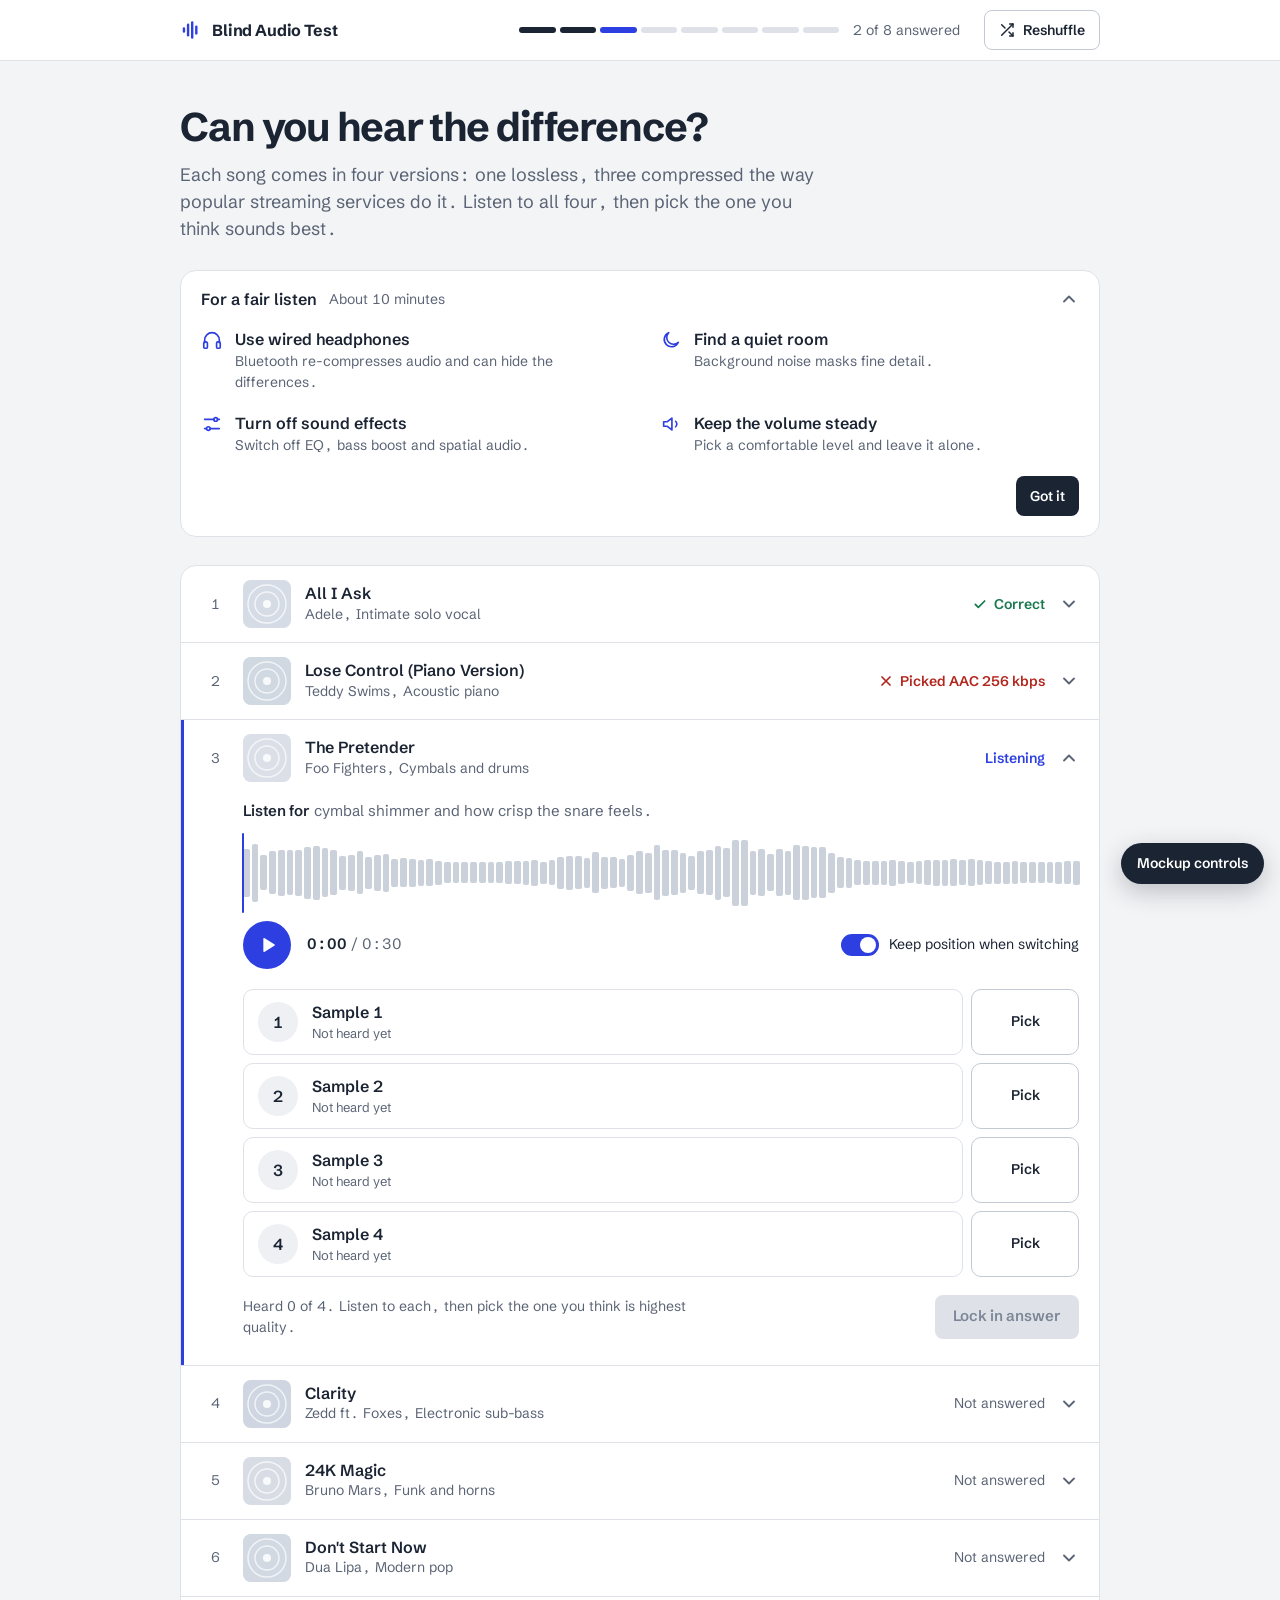
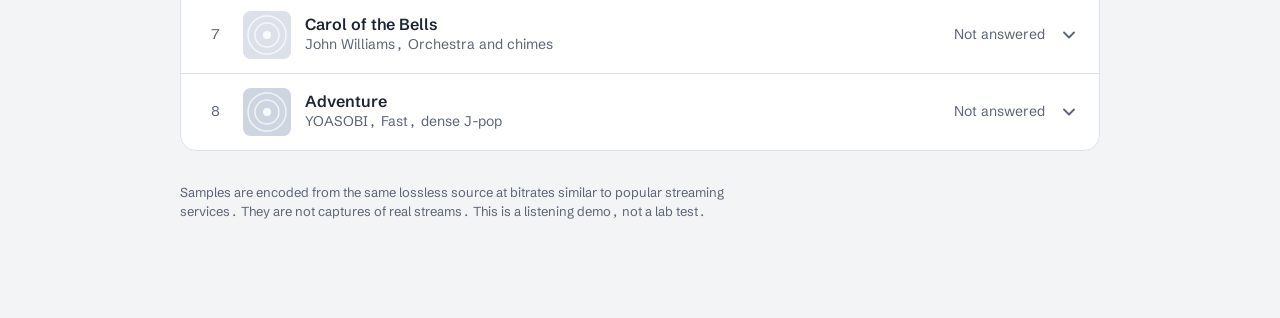
==== blind-audio-test-mockup.html @ b669d801 "feat: upgrade UI to modern accordion mockup with waveform scrubber, synchronized seek, and robust er" ====
<!doctype html>
<html lang="en">
<head>
<meta charset="utf-8">
<meta name="viewport" content="width=device-width, initial-scale=1">
<title>Blind Audio Test (UI mockup)</title>
<link rel="preconnect" href="https://fonts.googleapis.com">
<link rel="preconnect" href="https://fonts.gstatic.com" crossorigin>
<link href="https://fonts.googleapis.com/css2?family=Schibsted+Grotesk:wght@400;500;600;700&display=swap" rel="stylesheet">
<style>
  :root {
    color-scheme: light;
    --bg: #F3F4F6;
    --surface: #FFFFFF;
    --ink: #1B2433;
    --ink-hover: #2B3649;
    --muted: #5A6475;
    --line: #DEE2E8;
    --line-strong: #C3C9D3;
    --soft: #EEF0F3;
    --accent: #2D3FE0;
    --accent-strong: #2231B8;
    --accent-soft: #E9ECFD;
    --good: #17794D;
    --good-soft: #E7F4EC;
    --good-ink: #0F5A38;
    --bad: #B3261E;
    --bad-soft: #FCEBE9;
    --bad-ink: #8C1D18;
    --font: "Schibsted Grotesk", system-ui, -apple-system, "Segoe UI", Roboto, "Helvetica Neue", Arial, sans-serif;
    --r-panel: 16px;
    --r-row: 10px;
    --r-ctl: 8px;
  }

  * { box-sizing: border-box; margin: 0; padding: 0; }
  html { -webkit-text-size-adjust: 100%; }
  body {
    font-family: var(--font);
    background: var(--bg);
    color: var(--ink);
    font-size: 16px;
    line-height: 1.5;
    font-variant-numeric: tabular-nums;
    -webkit-font-smoothing: antialiased;
    padding-bottom: 96px;
  }
  button { font: inherit; color: inherit; background: none; border: 0; cursor: pointer; }
  button:disabled { cursor: not-allowed; }
  ul, ol { list-style: none; }
  :focus-visible { outline: 2px solid var(--accent); outline-offset: 2px; }
  .sr-only { position: absolute; width: 1px; height: 1px; overflow: hidden; clip: rect(0 0 0 0); white-space: nowrap; }
  svg { display: block; }

  /* ---------- Top bar ---------- */
  .bar { position: sticky; top: 0; z-index: 20; background: rgba(255,255,255,.94); backdrop-filter: blur(8px); border-bottom: 1px solid var(--line); }
  .bar-in { max-width: 960px; margin: 0 auto; padding: 0 20px; height: 60px; display: flex; align-items: center; gap: 24px; }
  .brand { display: flex; align-items: center; gap: 10px; font-weight: 700; letter-spacing: -.01em; white-space: nowrap; }
  .brand svg { color: var(--accent); }
  .progress { flex: 1; display: flex; align-items: center; gap: 14px; min-width: 0; justify-content: flex-end; }
  .segs { display: grid; grid-template-columns: repeat(8, 1fr); gap: 4px; flex: 1; max-width: 320px; }
  .seg { height: 6px; border-radius: 3px; background: var(--line); }
  .seg.done { background: var(--ink); }
  .seg.current { background: var(--accent); }
  .progress-text { font-size: 14px; color: var(--muted); white-space: nowrap; }

  /* ---------- Buttons ---------- */
  .btn { display: inline-flex; align-items: center; justify-content: center; gap: 8px; min-height: 44px; padding: 0 18px; border-radius: var(--r-ctl); font-weight: 600; font-size: 15px; transition: background .15s, border-color .15s; }
  .btn-primary { background: var(--ink); color: #fff; }
  .btn-primary:hover:not(:disabled) { background: var(--ink-hover); }
  .btn-primary:disabled { background: var(--line); color: #7C8696; }
  .btn-quiet { border: 1px solid var(--line-strong); background: var(--surface); }
  .btn-quiet:hover { background: var(--soft); }
  .btn-sm { min-height: 40px; padding: 0 14px; font-size: 14px; }

  /* ---------- Page ---------- */
  .page { max-width: 960px; margin: 0 auto; padding: 44px 20px 0; }
  h1 { font-size: clamp(28px, 4.2vw, 40px); line-height: 1.1; letter-spacing: -.028em; font-weight: 700; }
  .lede { margin-top: 12px; font-size: 18px; color: var(--muted); max-width: 58ch; }

  .touch-note { display: none; margin-top: 24px; gap: 12px; padding: 14px 16px; border-radius: var(--r-row); background: var(--accent-soft); color: #1C2896; font-size: 14px; }
  .touch-note svg { flex: none; margin-top: 2px; }
  .touch-note.show { display: flex; }
  @media (pointer: coarse) { .touch-note { display: flex; } }

  .tips { margin-top: 28px; border: 1px solid var(--line); border-radius: var(--r-panel); background: var(--surface); }
  .tips summary { list-style: none; display: flex; align-items: center; gap: 12px; padding: 16px 20px; cursor: pointer; font-weight: 600; border-radius: var(--r-panel); }
  .tips summary::-webkit-details-marker { display: none; }
  .tips summary .hint-time { font-weight: 400; color: var(--muted); font-size: 14px; }
  .tips summary .chev { margin-left: auto; color: var(--muted); transition: transform .2s; }
  .tips[open] summary .chev { transform: rotate(180deg); }
  .tips-body { padding: 0 20px 20px; }
  .tips-grid { display: grid; grid-template-columns: repeat(2, minmax(0, 1fr)); gap: 18px 40px; }
  .tip { display: flex; gap: 12px; }
  .tip svg { flex: none; color: var(--accent); margin-top: 2px; }
  .tip b { display: block; font-weight: 600; }
  .tip span { color: var(--muted); font-size: 14px; display: block; }
  .tips-foot { margin-top: 20px; display: flex; justify-content: flex-end; }

  /* ---------- Question list ---------- */
  .panel { margin-top: 28px; background: var(--surface); border: 1px solid var(--line); border-radius: var(--r-panel); overflow: hidden; }
  .q { border-top: 1px solid var(--line); scroll-margin-top: 76px; }
  .q:first-child { border-top: 0; }
  .q.open { box-shadow: inset 3px 0 0 var(--accent); }
  .q-h { font: inherit; }
  .q-head { width: 100%; display: grid; grid-template-columns: 28px 48px minmax(0, 1fr) auto 20px; align-items: center; column-gap: 14px; padding: 14px 20px; text-align: left; min-height: 76px; }
  .q-head:hover { background: #FAFBFC; }
  .q-num { color: var(--muted); font-size: 14px; text-align: center; }
  .thumb { width: 48px; height: 48px; border-radius: 8px; overflow: hidden; background: var(--soft); }
  .thumb svg { width: 100%; height: 100%; }
  .q-main { display: flex; flex-direction: column; min-width: 0; }
  .q-title { font-weight: 600; line-height: 1.3; overflow: hidden; text-overflow: ellipsis; white-space: nowrap; }
  .q-sub { font-size: 14px; color: var(--muted); overflow: hidden; text-overflow: ellipsis; white-space: nowrap; }
  .q-status { display: inline-flex; align-items: center; gap: 6px; font-size: 14px; color: var(--muted); white-space: nowrap; }
  .q-status svg { width: 16px; height: 16px; }
  .q-status.ok { color: var(--good); font-weight: 600; }
  .q-status.no { color: var(--bad); font-weight: 600; }
  .q-status.now { color: var(--accent); font-weight: 600; }
  .q-head .chev { color: var(--muted); transition: transform .2s; }
  .q.open .q-head .chev { transform: rotate(180deg); }

  .q-body { padding: 4px 20px 26px 62px; }
  .hint { color: var(--muted); font-size: 15px; margin-bottom: 14px; }
  .hint b { color: var(--ink); font-weight: 600; margin-right: 4px; }

  /* Waveform */
  .wave { position: relative; height: 72px; cursor: pointer; touch-action: none; border-radius: 8px; user-select: none; }
  .wave-layer { position: absolute; inset: 0; display: flex; align-items: center; gap: 2px; pointer-events: none; }
  .wave-layer i { flex: 1; min-width: 1px; background: #CBD1DB; border-radius: 2px; }
  .wave-layer.played i { background: var(--accent); }
  .wave-layer.played { clip-path: inset(0 calc(100% - var(--p, 0%)) 0 0); }
  .playhead { position: absolute; top: -4px; bottom: -4px; left: var(--p, 0%); width: 2px; margin-left: -1px; background: var(--accent); border-radius: 1px; pointer-events: none; }

  .transport { display: flex; align-items: center; flex-wrap: wrap; gap: 8px 16px; margin: 12px 0 20px; }
  .play { width: 48px; height: 48px; border-radius: 50%; background: var(--accent); color: #fff; display: grid; place-items: center; transition: background .15s; }
  .play:hover { background: var(--accent-strong); }
  .time { font-size: 15px; color: var(--muted); min-width: 84px; }
  .time b { color: var(--ink); font-weight: 600; }
  .sync { margin-left: auto; display: inline-flex; align-items: center; gap: 10px; min-height: 44px; font-size: 14px; cursor: pointer; }
  .sync input { position: absolute; opacity: 0; width: 1px; height: 1px; }
  .sync .track { position: relative; width: 38px; height: 22px; border-radius: 11px; background: #B7BECA; transition: background .2s; flex: none; }
  .sync .track::after { content: ""; position: absolute; top: 3px; left: 3px; width: 16px; height: 16px; border-radius: 50%; background: #fff; transition: transform .2s; }
  .sync input:checked + .track { background: var(--accent); }
  .sync input:checked + .track::after { transform: translateX(16px); }
  .sync input:focus-visible + .track { outline: 2px solid var(--accent); outline-offset: 2px; }

  /* Sample rows */
  .samples { display: grid; gap: 8px; }
  .s { display: grid; grid-template-columns: minmax(0, 1fr) auto; gap: 8px; }
  .s-main { display: grid; grid-template-columns: 40px minmax(0, 1fr); column-gap: 14px; align-items: center; text-align: left; padding: 10px 14px; min-height: 60px; border: 1px solid var(--line); border-radius: var(--r-row); background: var(--surface); transition: border-color .15s, background .15s; }
  button.s-main:hover { border-color: var(--line-strong); }
  .s.active .s-main { border-color: var(--accent); background: var(--accent-soft); }
  .badge-n { grid-row: span 2; width: 40px; height: 40px; border-radius: 50%; background: var(--soft); display: grid; place-items: center; font-weight: 600; }
  .s.active .badge-n { background: var(--accent); color: #fff; }
  .s-top, .s-state, .rate { grid-column: 2; }
  .s-top { display: flex; flex-wrap: wrap; align-items: baseline; gap: 2px 10px; min-width: 0; }
  .s-label { font-weight: 600; }
  .s-codec { font-size: 14px; color: var(--muted); }
  .s-codec b { color: var(--ink); font-weight: 600; margin-right: 6px; white-space: nowrap; }
  .s-state { font-size: 13px; color: var(--muted); display: flex; align-items: center; gap: 10px; min-height: 20px; }
  .s-state.now { color: var(--accent); font-weight: 600; }
  .s-state.err { color: var(--bad); }
  .s-state .link { color: var(--accent); font-weight: 600; text-decoration: underline; text-underline-offset: 2px; min-height: 24px; }
  .loadbar { flex: 1; max-width: 160px; height: 4px; border-radius: 2px; background: var(--line); overflow: hidden; }
  .loadbar i { display: block; height: 100%; background: var(--accent); width: 0; }
  .rate { display: flex; align-items: center; gap: 10px; font-size: 13px; color: var(--muted); }
  .rate .bar-r { width: 140px; max-width: 40vw; height: 4px; border-radius: 2px; background: var(--line); overflow: hidden; }
  .rate .bar-r i { display: block; height: 100%; background: var(--ink); }
  .s.unavailable .s-main { background: var(--soft); }
  .s.unavailable .badge-n { background: #fff; color: var(--muted); }

  .pick { width: 108px; min-height: 60px; padding: 0 12px; border: 1px solid var(--line-strong); border-radius: var(--r-row); background: var(--surface); font-weight: 600; font-size: 14px; display: inline-flex; align-items: center; justify-content: center; gap: 8px; transition: background .15s, border-color .15s, color .15s; }
  .pick:hover:not(:disabled) { border-color: var(--ink); }
  .pick[aria-pressed="true"] { background: var(--ink); border-color: var(--ink); color: #fff; }
  .pick:disabled { color: #8A93A3; background: var(--soft); border-color: var(--line); }
  .pick svg { width: 16px; height: 16px; }

  .s.reveal { grid-template-columns: minmax(0, 1fr); }
  .s.reveal .s-main { grid-template-columns: 40px minmax(0, 1fr) auto; }
  .mark { grid-column: 3; grid-row: 1 / span 2; min-width: 72px; display: flex; flex-direction: column; align-items: center; justify-content: center; gap: 2px; font-size: 13px; font-weight: 600; }
  .mark svg { width: 22px; height: 22px; }
  .mark.ok { color: var(--good); }
  .mark.no { color: var(--bad); }

  .s.reveal.is-flac .s-main { border-color: var(--good); background: var(--good-soft); }
  .s.reveal.is-flac .badge-n { background: var(--good); color: #fff; }
  .s.reveal.is-wrong .s-main { border-color: var(--bad); background: var(--bad-soft); }
  .s.reveal.is-wrong .badge-n { background: var(--bad); color: #fff; }
  .s.reveal.active:not(.is-flac):not(.is-wrong) .s-main { border-color: var(--accent); background: var(--accent-soft); }

  /* Equalizer */
  .eq { display: inline-flex; align-items: flex-end; gap: 2px; height: 14px; }
  .eq i { width: 3px; background: currentColor; border-radius: 1px; height: 40%; animation: eq 0.9s ease-in-out infinite; }
  .eq i:nth-child(2) { animation-delay: -.3s; }
  .eq i:nth-child(3) { animation-delay: -.6s; }
  @keyframes eq { 0%, 100% { height: 30%; } 50% { height: 100%; } }

  .foot { margin-top: 18px; display: flex; align-items: center; justify-content: space-between; flex-wrap: wrap; gap: 12px 16px; }
  .foot-msg { font-size: 14px; color: var(--muted); max-width: 52ch; }
  .outcome { margin-top: 18px; display: flex; align-items: flex-start; gap: 12px; padding: 14px 16px; border-radius: var(--r-row); font-size: 15px; }
  .outcome svg { flex: none; width: 22px; height: 22px; margin-top: 1px; }
  .outcome.ok { background: var(--good-soft); color: var(--good-ink); }
  .outcome.no { background: var(--bad-soft); color: var(--bad-ink); }
  .outcome-row { margin-top: 14px; display: flex; justify-content: flex-end; }

  /* ---------- Results ---------- */
  .results { margin-top: 28px; background: var(--surface); border: 1px solid var(--line); border-radius: var(--r-panel); padding: 32px; scroll-margin-top: 76px; }
  .results[hidden] { display: none; }
  h2 { font-size: clamp(22px, 3.2vw, 30px); line-height: 1.15; letter-spacing: -.022em; font-weight: 700; }
  h3 { font-size: 16px; font-weight: 600; }
  .r-sub { margin-top: 6px; color: var(--muted); font-size: 17px; }
  .scale { display: grid; grid-template-columns: repeat(9, 1fr); gap: 6px; margin: 26px 0 12px; }
  .cell { height: 46px; border-radius: 8px; background: var(--soft); display: grid; place-items: center; font-weight: 600; color: var(--muted); }
  .cell.upto { background: var(--accent-soft); color: var(--accent); }
  .cell.you { background: var(--accent); color: #fff; }
  .cell.chance { outline: 2px dashed #7C8696; outline-offset: 2px; }
  .legend { display: flex; flex-wrap: wrap; gap: 8px 24px; font-size: 14px; color: var(--muted); }
  .legend li { display: flex; align-items: center; gap: 8px; }
  .lg { width: 14px; height: 14px; border-radius: 4px; display: inline-block; }
  .lg.you { background: var(--accent); }
  .lg.chance { outline: 2px dashed #7C8696; outline-offset: -1px; background: var(--soft); }
  .verdict { margin-top: 24px; padding: 16px 18px; border-radius: var(--r-row); background: var(--soft); max-width: 68ch; }
  .verdict b { font-weight: 700; }
  .r-grid { margin-top: 32px; display: grid; grid-template-columns: repeat(2, minmax(0, 1fr)); gap: 32px 48px; }
  .songs, .tally { margin-top: 12px; display: grid; gap: 4px; }
  .songs li { display: grid; grid-template-columns: 26px minmax(0, 1fr); gap: 10px; align-items: center; padding: 8px 0; border-top: 1px solid var(--line); }
  .songs li:first-child { border-top: 0; }
  .mk { width: 22px; height: 22px; border-radius: 50%; display: grid; place-items: center; color: #fff; }
  .mk svg { width: 13px; height: 13px; }
  .mk.ok { background: var(--good); }
  .mk.no { background: var(--bad); }
  .songs b { display: block; font-weight: 600; line-height: 1.3; overflow: hidden; text-overflow: ellipsis; white-space: nowrap; }
  .songs span.sub { display: block; font-size: 13px; color: var(--muted); }
  .tally li { padding: 8px 0; border-top: 1px solid var(--line); }
  .tally li:first-child { border-top: 0; }
  .t-top { display: flex; justify-content: space-between; align-items: baseline; gap: 12px; }
  .t-top b { font-weight: 600; }
  .t-top span { color: var(--muted); font-size: 14px; }
  .t-bar { margin-top: 6px; height: 6px; border-radius: 3px; background: var(--soft); overflow: hidden; }
  .t-bar i { display: block; height: 100%; background: #9AA3B2; border-radius: 3px; }
  .t-bar i.lossless { background: var(--ink); }
  .fine { margin-top: 28px; font-size: 14px; color: var(--muted); max-width: 70ch; }
  .r-actions { margin-top: 24px; display: flex; flex-wrap: wrap; gap: 12px; }

  footer.site { max-width: 960px; margin: 32px auto 0; padding: 0 20px; font-size: 13px; color: var(--muted); }
  footer.site p { max-width: 72ch; }

  /* ---------- Dialog ---------- */
  dialog { border: 0; border-radius: var(--r-panel); padding: 24px; width: calc(100% - 32px); max-width: 420px; color: var(--ink); background: var(--surface); box-shadow: 0 24px 64px rgba(27,36,51,.28); }
  dialog::backdrop { background: rgba(27,36,51,.45); }
  dialog h2 { font-size: 20px; }
  dialog p { margin-top: 8px; color: var(--muted); font-size: 15px; }
  .dlg-actions { margin-top: 22px; display: flex; justify-content: flex-end; gap: 10px; }

  /* ---------- Mockup-only controls ---------- */
  .mock { position: fixed; right: 16px; bottom: 16px; z-index: 40; font-size: 14px; }
  .mock summary { list-style: none; cursor: pointer; background: var(--ink); color: #fff; padding: 10px 16px; border-radius: 999px; font-weight: 600; box-shadow: 0 8px 24px rgba(27,36,51,.25); }
  .mock summary::-webkit-details-marker { display: none; }
  .mock[open] summary { border-bottom-left-radius: 0; border-bottom-right-radius: 0; border-radius: 12px 12px 0 0; box-shadow: none; }
  .mock-body { background: var(--ink); border-radius: 12px 0 12px 12px; padding: 6px 10px 12px; display: grid; gap: 6px; width: 230px; box-shadow: 0 8px 24px rgba(27,36,51,.25); }
  .mock-body p { color: #AEB6C4; font-size: 12px; padding: 4px 4px 2px; }
  .mock-body button { text-align: left; color: #fff; padding: 9px 10px; border-radius: 6px; background: rgba(255,255,255,.08); }
  .mock-body button:hover { background: rgba(255,255,255,.16); }
  .mock :focus-visible { outline-color: #fff; }

  /* ---------- Responsive ---------- */
  @media (max-width: 720px) {
    .r-grid { grid-template-columns: 1fr; }
    .tips-grid { grid-template-columns: 1fr; }
    .results { padding: 24px 18px; }
  }
  @media (max-width: 640px) {
    .bar-in { gap: 12px; padding: 0 16px; }
    .brand span { display: none; }
    .progress-text .full { display: none; }
    .btn .lbl { display: none; }
    #reshuffle { padding: 0; width: 44px; }
    .page { padding: 28px 16px 0; }
    .lede { font-size: 16px; }
    .q-head { grid-template-columns: 48px minmax(0, 1fr) 20px; grid-template-areas: "thumb main chev" "thumb status chev"; padding: 12px 16px; min-height: 72px; }
    .q-num { display: none; }
    .thumb { grid-area: thumb; }
    .q-main { grid-area: main; }
    .q-status { grid-area: status; }
    .q-head .chev { grid-area: chev; }
    .q-body { padding: 4px 16px 22px; }
    .sync { margin-left: 0; width: 100%; }
    .pick { width: 92px; }
    .mark { min-width: 60px; }
    .s-main { padding: 10px 12px; column-gap: 12px; }
    .rate .bar-r { width: 90px; }
    .s-top { flex-direction: column; align-items: flex-start; gap: 0; }
    .s-codec b { display: block; margin-right: 0; }
    .scale { gap: 4px; }
    .cell { height: 40px; }
    .mock { right: 10px; bottom: 10px; }
  }
  @media (prefers-reduced-motion: reduce) {
    * { transition: none !important; animation: none !important; }
    .eq i { height: 70%; }
  }
</style>
</head>
<body>

<header class="bar">
  <div class="bar-in">
    <div class="brand">
      <svg width="22" height="22" viewBox="0 0 24 24" fill="currentColor" aria-hidden="true"><rect x="3" y="9" width="2.6" height="6" rx="1.3"/><rect x="7.5" y="5" width="2.6" height="14" rx="1.3"/><rect x="12" y="2.5" width="2.6" height="19" rx="1.3"/><rect x="16.5" y="7" width="2.6" height="10" rx="1.3"/></svg>
      <span>Blind Audio Test</span>
    </div>
    <div class="progress" id="progress" role="progressbar" aria-label="Questions answered" aria-valuemin="0" aria-valuemax="8" aria-valuenow="0">
      <div class="segs" id="segs"></div>
      <span class="progress-text" id="progress-text"></span>
    </div>
    <button class="btn btn-quiet btn-sm" id="reshuffle" aria-label="Reshuffle songs">
      <svg width="16" height="16" viewBox="0 0 24 24" fill="none" stroke="currentColor" stroke-width="2.2" stroke-linecap="round" stroke-linejoin="round" aria-hidden="true"><polyline points="16 3 21 3 21 8"/><line x1="4" y1="20" x2="21" y2="3"/><polyline points="21 16 21 21 16 21"/><line x1="15" y1="15" x2="21" y2="21"/><line x1="4" y1="4" x2="9" y2="9"/></svg>
      <span class="lbl">Reshuffle</span>
    </button>
  </div>
</header>

<main class="page">
  <h1>Can you hear the difference?</h1>
  <p class="lede">Each song comes in four versions: one lossless, three compressed the way popular streaming services do it. Listen to all four, then pick the one you think sounds best.</p>

  <div class="touch-note" id="touch-note" role="note">
    <svg width="20" height="20" viewBox="0 0 24 24" fill="none" stroke="currentColor" stroke-width="2" stroke-linecap="round" stroke-linejoin="round" aria-hidden="true"><circle cx="12" cy="12" r="9"/><path d="M12 11v5M12 8h.01"/></svg>
    <span>On a phone? Speakers and Bluetooth earbuds can hide the differences. For a meaningful result, use a computer with wired headphones.</span>
  </div>

  <details class="tips" id="tips" open>
    <summary>
      For a fair listen <span class="hint-time">About 10 minutes</span>
      <svg class="chev" width="20" height="20" viewBox="0 0 24 24" fill="none" stroke="currentColor" stroke-width="2.2" stroke-linecap="round" stroke-linejoin="round" aria-hidden="true"><path d="M6 9l6 6 6-6"/></svg>
    </summary>
    <div class="tips-body">
      <div class="tips-grid">
        <div class="tip">
          <svg width="22" height="22" viewBox="0 0 24 24" fill="none" stroke="currentColor" stroke-width="1.8" stroke-linecap="round" stroke-linejoin="round" aria-hidden="true"><path d="M4 15v-3a8 8 0 0 1 16 0v3"/><rect x="3" y="14" width="4" height="7" rx="1.5"/><rect x="17" y="14" width="4" height="7" rx="1.5"/></svg>
          <div><b>Use wired headphones</b><span>Bluetooth re-compresses audio and can hide the differences.</span></div>
        </div>
        <div class="tip">
          <svg width="22" height="22" viewBox="0 0 24 24" fill="none" stroke="currentColor" stroke-width="1.8" stroke-linecap="round" stroke-linejoin="round" aria-hidden="true"><path d="M20 14.5A8 8 0 1 1 9.5 4a6.5 6.5 0 0 0 10.5 10.5Z"/></svg>
          <div><b>Find a quiet room</b><span>Background noise masks fine detail.</span></div>
        </div>
        <div class="tip">
          <svg width="22" height="22" viewBox="0 0 24 24" fill="none" stroke="currentColor" stroke-width="1.8" stroke-linecap="round" stroke-linejoin="round" aria-hidden="true"><path d="M4 7h10M18 7h2M4 17h2M10 17h10"/><circle cx="16" cy="7" r="2"/><circle cx="8" cy="17" r="2"/></svg>
          <div><b>Turn off sound effects</b><span>Switch off EQ, bass boost and spatial audio.</span></div>
        </div>
        <div class="tip">
          <svg width="22" height="22" viewBox="0 0 24 24" fill="none" stroke="currentColor" stroke-width="1.8" stroke-linecap="round" stroke-linejoin="round" aria-hidden="true"><path d="M4 9.5v5h4l5 4v-13l-5 4H4Z"/><path d="M17 9a4 4 0 0 1 0 6"/></svg>
          <div><b>Keep the volume steady</b><span>Pick a comfortable level and leave it alone.</span></div>
        </div>
      </div>
      <div class="tips-foot"><button class="btn btn-primary btn-sm" id="tips-ok">Got it</button></div>
    </div>
  </details>

  <h2 class="sr-only">Songs</h2>
  <ol class="panel" id="qlist"></ol>

  <section class="results" id="results" hidden aria-labelledby="r-title"></section>
</main>

<footer class="site">
  <p>Samples are encoded from the same lossless source at bitrates similar to popular streaming services. They are not captures of real streams. This is a listening demo, not a lab test.</p>
</footer>

<div class="sr-only" id="live" aria-live="polite"></div>

<dialog id="dlg" aria-labelledby="dlg-title">
  <h2 id="dlg-title">Reshuffle songs?</h2>
  <p id="dlg-text"></p>
  <div class="dlg-actions">
    <button class="btn btn-quiet" id="dlg-cancel">Keep my answers</button>
    <button class="btn btn-primary" id="dlg-ok">Reshuffle</button>
  </div>
</dialog>

<details class="mock">
  <summary>Mockup controls</summary>
  <div class="mock-body">
    <p>Audio is simulated here. Use these to preview states.</p>
    <button data-mock="loading">Preview loading state</button>
    <button data-mock="error">Preview error state</button>
    <button data-mock="results">Skip to results</button>
    <button data-mock="touch">Toggle phone notice</button>
    <button data-mock="reset">Reset mockup</button>
  </div>
</details>

<script>
  /* ---------- Data ---------- */
  const CODECS = {
    flac:    { name: 'FLAC',          service: 'Lossless',      kbps: 700, label: '~700 kbps' },
    aac256:  { name: 'AAC 256 kbps',  service: 'Apple Music',   kbps: 256, label: '256 kbps' },
    opus128: { name: 'Opus 128 kbps', service: 'YouTube Music', kbps: 128, label: '128 kbps' },
    mp3128:  { name: 'MP3 128 kbps',  service: 'Standard MP3',  kbps: 128, label: '128 kbps' }
  };
  const KEYS = ['flac', 'aac256', 'opus128', 'mp3128'];
  const SONGS = [
    { cat: 'Intimate solo vocal',   artist: 'Adele',         title: 'All I Ask',                 hint: 'breathy consonants and the room around the piano.' },
    { cat: 'Acoustic piano',        artist: 'Teddy Swims',   title: 'Lose Control (Piano Version)', hint: 'the hammer attack and how long each note rings.' },
    { cat: 'Cymbals and drums',     artist: 'Foo Fighters',  title: 'The Pretender',             hint: 'cymbal shimmer and how crisp the snare feels.' },
    { cat: 'Electronic sub-bass',   artist: 'Zedd ft. Foxes', title: 'Clarity',                  hint: 'the bass drop and how wide the synths feel.' },
    { cat: 'Funk and horns',        artist: 'Bruno Mars',    title: '24K Magic',                 hint: 'the snap of the slap bass and bright horn stabs.' },
    { cat: 'Modern pop',            artist: 'Dua Lipa',      title: "Don't Start Now",           hint: 'stacked vocals and tight handclaps.' },
    { cat: 'Orchestra and chimes',  artist: 'John Williams', title: 'Carol of the Bells',        hint: 'bell overtones fading out above the strings.' },
    { cat: 'Fast, dense J-pop',     artist: 'YOASOBI',       title: 'Adventure',                 hint: 'fast piano runs layered under stacked vocals.' }
  ];
  const TONES = ['#D6DCE6', '#D0D8E2', '#DADFE8', '#CFD6E1', '#D8DDE5', '#D2D9E3', '#DCE1E9', '#CED5E0'];

  const I = {
    play:   '<svg width="22" height="22" viewBox="0 0 24 24" fill="currentColor" aria-hidden="true"><path d="M8 5.5v13a1 1 0 0 0 1.5.86l10.5-6.5a1 1 0 0 0 0-1.72L9.5 4.64A1 1 0 0 0 8 5.5Z"/></svg>',
    pause:  '<svg width="22" height="22" viewBox="0 0 24 24" fill="currentColor" aria-hidden="true"><rect x="6" y="5" width="4" height="14" rx="1"/><rect x="14" y="5" width="4" height="14" rx="1"/></svg>',
    check:  '<svg viewBox="0 0 24 24" fill="none" stroke="currentColor" stroke-width="2.6" stroke-linecap="round" stroke-linejoin="round" aria-hidden="true"><path d="M5 12.5l4.5 4.5L19 7.5"/></svg>',
    cross:  '<svg viewBox="0 0 24 24" fill="none" stroke="currentColor" stroke-width="2.6" stroke-linecap="round" stroke-linejoin="round" aria-hidden="true"><path d="M6 6l12 12M18 6L6 18"/></svg>',
    checkC: '<svg viewBox="0 0 24 24" fill="none" stroke="currentColor" stroke-width="2" stroke-linecap="round" stroke-linejoin="round" aria-hidden="true"><circle cx="12" cy="12" r="9.5"/><path d="M7.5 12.5l3 3 6-6.5"/></svg>',
    crossC: '<svg viewBox="0 0 24 24" fill="none" stroke="currentColor" stroke-width="2" stroke-linecap="round" stroke-linejoin="round" aria-hidden="true"><circle cx="12" cy="12" r="9.5"/><path d="M9 9l6 6M15 9l-6 6"/></svg>',
    chev:   '<svg width="20" height="20" viewBox="0 0 24 24" fill="none" stroke="currentColor" stroke-width="2.2" stroke-linecap="round" stroke-linejoin="round" aria-hidden="true"><path d="M6 9l6 6 6-6"/></svg>'
  };

  /* ---------- Helpers ---------- */
  const $ = (s, r = document) => r.querySelector(s);
  const esc = s => String(s).replace(/[&<>"]/g, c => ({ '&': '&amp;', '<': '&lt;', '>': '&gt;', '"': '&quot;' }[c]));
  const fmt = t => Math.floor(t / 60) + ':' + String(Math.floor(t % 60)).padStart(2, '0');
  const smooth = () => matchMedia('(prefers-reduced-motion: reduce)').matches ? 'auto' : 'smooth';
  const announce = m => { $('#live').textContent = ''; setTimeout(() => $('#live').textContent = m, 30); };

  function shuffle(a) { const r = [...a]; for (let i = r.length - 1; i > 0; i--) { const j = Math.floor(Math.random() * (i + 1)); [r[i], r[j]] = [r[j], r[i]]; } return r; }
  function rng(seed) { return function () { seed |= 0; seed = seed + 0x6D2B79F5 | 0; let t = Math.imul(seed ^ seed >>> 15, 1 | seed); t = t + Math.imul(t ^ t >>> 7, 61 | t) ^ t; return ((t ^ t >>> 14) >>> 0) / 4294967296; }; }
  const WAVES = SONGS.map((_, i) => {
    const r = rng(i * 977 + 13), n = 96; let env = .5; const out = [];
    for (let k = 0; k < n; k++) {
      const sect = .55 + .4 * Math.sin(k / n * Math.PI * 3 + i);
      env = Math.max(.25, Math.min(1, env + (r() - .5) * .35));
      out.push(Math.round(14 + 56 * Math.max(.12, Math.min(1, env * sect * (.7 + r() * .5)))));
    }
    return out;
  });
  function art(i) {
    const t = TONES[i % TONES.length];
    return `<svg viewBox="0 0 48 48" aria-hidden="true"><rect width="48" height="48" fill="${t}"/><circle cx="24" cy="24" r="19" fill="none" stroke="#fff" stroke-opacity=".7" stroke-width="1.5"/><circle cx="24" cy="24" r="12" fill="none" stroke="#fff" stroke-opacity=".7" stroke-width="1.5"/><circle cx="24" cy="24" r="4" fill="#fff" fill-opacity=".85"/></svg>`;
  }

  /* ---------- State ---------- */
  let S;
  function makeState(preseed) {
    const qs = SONGS.map((s, i) => ({
      ...s, i, order: shuffle(KEYS), pick: null, locked: false,
      heard: new Set(), heardT: [0, 0, 0, 0], load: ['ready', 'ready', 'ready', 'ready'], pct: [0, 0, 0, 0],
      pos: 0, posS: [0, 0, 0, 0], cur: null
    }));
    if (preseed) {
      qs[0].pick = qs[0].order.indexOf('flac'); qs[0].locked = true; qs[0].heard = new Set([0, 1, 2, 3]);
      qs[1].pick = qs[1].order.indexOf('aac256'); qs[1].locked = true; qs[1].heard = new Set([0, 1, 2, 3]);
    }
    return { qs, open: preseed ? 2 : 0, playing: false, sync: true };
  }

  /* ---------- Rendering ---------- */
  function sampleHTML(q, s) {
    const key = q.order[s], c = CODECS[key], st = q.load[s];
    const active = q.cur === s, playingNow = active && S.playing, reveal = q.locked;
    const isFlac = key === 'flac', isWrong = reveal && q.pick === s && !isFlac;
    const cls = ['s', active ? 'active' : '', reveal ? 'reveal' : '', reveal && isFlac ? 'is-flac' : '', isWrong ? 'is-wrong' : '', st !== 'ready' ? 'unavailable' : ''].filter(Boolean).join(' ');

    const badge = playingNow ? '<span class="eq" aria-hidden="true"><i></i><i></i><i></i></span>' : (s + 1);
    let top = `<span class="s-label">Sample ${s + 1}</span>`;
    if (reveal) top += `<span class="s-codec"><b>${c.name}</b>${c.service}</span>`;

    let line;
    if (reveal) {
      line = `<span class="rate"><span class="bar-r"><i style="width:${Math.max(8, c.kbps / 700 * 100)}%"></i></span>${c.label}</span>`;
    } else if (st === 'loading') {
      line = `<span class="s-state"><span data-loadtxt="${q.i}-${s}">Loading ${q.pct[s]}%</span><span class="loadbar"><i data-load="${q.i}-${s}" style="width:${q.pct[s]}%"></i></span></span>`;
    } else if (st === 'error') {
      line = `<span class="s-state err">Couldn't load this sample. <button class="link" data-act="retry" data-s="${s}" data-fid="retry-${q.i}-${s}">Retry</button></span>`;
    } else if (playingNow) {
      line = '<span class="s-state now">Playing</span>';
    } else if (active) {
      line = '<span class="s-state">Selected, paused</span>';
    } else {
      line = `<span class="s-state">${q.heard.has(s) ? 'Heard' : 'Not heard yet'}</span>`;
    }

    let mark = '';
    if (reveal) {
      if (q.pick === s && isFlac) mark = `<span class="mark ok">${I.checkC}<span>Correct</span></span>`;
      else if (q.pick === s) mark = `<span class="mark no">${I.crossC}<span>Your pick</span></span>`;
      else if (isFlac) mark = `<span class="mark ok">${I.checkC}<span>Lossless</span></span>`;
    }
    const inner = `<span class="badge-n">${badge}</span><span class="s-top">${top}</span>${line}${mark}`;
    const main = st === 'error'
      ? `<div class="s-main">${inner}</div>`
      : `<button class="s-main" data-act="listen" data-s="${s}" data-fid="s-${q.i}-${s}" aria-pressed="${active}" aria-label="Listen to Sample ${s + 1}">${inner}</button>`;

    let side = '';
    if (!reveal) {
      const on = q.pick === s;
      side = `<button class="pick" data-act="pick" data-s="${s}" data-fid="pick-${q.i}-${s}" aria-pressed="${on}" aria-label="Pick Sample ${s + 1} as highest quality" ${st !== 'ready' ? 'disabled' : ''}>${on ? I.check + ' Picked' : 'Pick'}</button>`;
    }
    return `<li class="${cls}">${main}${side}</li>`;
  }

  function bodyHTML(q) {
    const bars = WAVES[q.i].map(h => `<i style="height:${h}px"></i>`).join('');
    const p = (q.pos / 30 * 100).toFixed(2) + '%';
    const flacIdx = q.order.indexOf('flac');
    let foot;
    if (q.locked) {
      const pk = q.order[q.pick], good = pk === 'flac';
      const allDone = S.qs.every(x => x.locked);
      foot = good
        ? `<div class="outcome ok">${I.checkC}<div><b>Correct.</b> Sample ${flacIdx + 1} was the lossless version.</div></div>`
        : `<div class="outcome no">${I.crossC}<div><b>Not this time.</b> You picked ${CODECS[pk].name} (${CODECS[pk].service}). Sample ${flacIdx + 1} was the lossless version.</div></div>`;
      foot += `<div class="outcome-row"><button class="btn btn-primary" data-act="next" data-fid="next-${q.i}">${allDone ? 'See results' : 'Next question'}</button></div>`;
    } else {
      const msg = q.pick === null
        ? `Heard ${q.heard.size} of 4. Listen to each, then pick the one you think is highest quality.`
        : `Sample ${q.pick + 1} picked. Heard ${q.heard.size} of 4. You can't change your answer after locking it in.`;
      foot = `<div class="foot"><span class="foot-msg">${msg}</span><button class="btn btn-primary" data-act="lock" data-fid="lock-${q.i}" ${q.pick === null ? 'disabled' : ''}>Lock in answer</button></div>`;
    }
    return `
      <p class="hint"><b>Listen for</b>${esc(q.hint)}</p>
      <div class="wave" id="wave-${q.i}" data-fid="wave-${q.i}" role="slider" tabindex="0" aria-label="Playback position" aria-valuemin="0" aria-valuemax="30" aria-valuenow="${Math.round(q.pos)}" aria-valuetext="${fmt(q.pos)} of 0:30" style="--p:${p}">
        <div class="wave-layer" aria-hidden="true">${bars}</div>
        <div class="wave-layer played" aria-hidden="true">${bars}</div>
        <div class="playhead"></div>
      </div>
      <div class="transport">
        <button class="play" data-act="toggle" data-fid="play-${q.i}" aria-label="${S.playing && q.cur !== null ? 'Pause' : 'Play'}">${S.playing && q.cur !== null ? I.pause : I.play}</button>
        <div class="time" id="time-${q.i}"><b>${fmt(q.pos)}</b> / 0:30</div>
        <label class="sync"><input type="checkbox" role="switch" data-act="sync" data-fid="sync" ${S.sync ? 'checked' : ''}><span class="track"></span><span>Keep position when switching</span></label>
      </div>
      <ul class="samples">${q.order.map((_, s) => sampleHTML(q, s)).join('')}</ul>
      ${foot}`;
  }

  function qHTML(q) {
    const open = S.open === q.i;
    let status;
    if (q.locked) {
      const pk = q.order[q.pick];
      status = pk === 'flac'
        ? `<span class="q-status ok">${I.check} Correct</span>`
        : `<span class="q-status no">${I.cross} Picked ${CODECS[pk].name}</span>`;
    } else {
      status = open ? '<span class="q-status now">Listening</span>' : '<span class="q-status">Not answered</span>';
    }
    return `<li class="q${open ? ' open' : ''}" id="q-${q.i}">
      <h3 class="q-h"><button class="q-head" data-act="open" data-q="${q.i}" data-fid="head-${q.i}" aria-expanded="${open}" aria-controls="qb-${q.i}">
        <span class="q-num">${q.i + 1}</span>
        <span class="thumb">${art(q.i)}</span>
        <span class="q-main"><span class="q-title">${esc(q.title)}</span><span class="q-sub">${esc(q.artist)}, ${esc(q.cat)}</span></span>
        ${status}
        <span class="chev">${I.chev}</span>
      </button></h3>
      ${open ? `<div class="q-body" id="qb-${q.i}">${bodyHTML(q)}</div>` : ''}
    </li>`;
  }

  function renderBar() {
    const n = S.qs.filter(q => q.locked).length;
    $('#segs').innerHTML = S.qs.map(q => `<span class="seg${q.locked ? ' done' : (S.open === q.i ? ' current' : '')}"></span>`).join('');
    $('#progress-text').innerHTML = `${n} of 8<span class="full"> answered</span>`;
    $('#progress').setAttribute('aria-valuenow', n);
  }

  function verdict(score) {
    if (score <= 2) return { t: 'Around chance', d: 'That is normal. At these bitrates, most people cannot reliably tell lossless from compressed on every track, and your setup matters as much as your ears.' };
    if (score <= 4) return { t: 'A bit above chance', d: 'You may be catching some differences, probably on the lower-bitrate versions. A few more rounds with new songs would show whether it holds.' };
    if (score <= 6) return { t: 'Well above chance', d: 'You are hearing something real. High-frequency detail and stereo imaging are the usual giveaways at these bitrates.' };
    return { t: 'Very consistent', d: 'You found the lossless version almost every time. Your headphones, your room and your attention to detail are all working for you.' };
  }

  function renderResults() {
    const el = $('#results');
    const done = S.qs.every(q => q.locked);
    el.hidden = !done;
    if (!done) return;
    const score = S.qs.filter(q => q.order[q.pick] === 'flac').length;
    const tally = { flac: 0, aac256: 0, opus128: 0, mp3128: 0 };
    S.qs.forEach(q => tally[q.order[q.pick]]++);
    const v = verdict(score);
    const cells = Array.from({ length: 9 }, (_, n) => `<div class="cell${n < score ? ' upto' : ''}${n === score ? ' you' : ''}${n === 2 ? ' chance' : ''}">${n}</div>`).join('');
    const songs = S.qs.map(q => {
      const pk = q.order[q.pick], good = pk === 'flac';
      return `<li><span class="mk ${good ? 'ok' : 'no'}">${good ? I.check : I.cross}</span><span><b>${esc(q.title)}</b><span class="sub">Picked ${CODECS[pk].name}</span></span></li>`;
    }).join('');
    const tallyHTML = KEYS.map(k => `<li><div class="t-top"><b>${CODECS[k].name}</b><span>${CODECS[k].service}, picked ${tally[k]}×</span></div><div class="t-bar"><i class="${k === 'flac' ? 'lossless' : ''}" style="width:${tally[k] / 8 * 100}%"></i></div></li>`).join('');
    el.innerHTML = `
      <h2 id="r-title">You picked the lossless version in ${score} of 8 songs</h2>
      <p class="r-sub">Random guessing gets about 2 of 8.</p>
      <div class="scale" role="img" aria-label="Your score is ${score} on a scale from 0 to 8. Random guessing averages 2.">${cells}</div>
      <ul class="legend"><li><i class="lg you"></i>Your score, ${score}</li><li><i class="lg chance"></i>Random guess, 2</li></ul>
      <p class="verdict"><b>${v.t}.</b> ${v.d}</p>
      <div class="r-grid">
        <section><h3>Your pick for each song</h3><ul class="songs">${songs}</ul></section>
        <section><h3>What you picked as best</h3><ul class="tally">${tallyHTML}</ul></section>
      </div>
      <p class="fine">Samples are encoded from the same lossless source at bitrates similar to popular streaming services. They are not captures of real streams, so treat this as a fun demo rather than a lab test.</p>
      <div class="r-actions">
        <button class="btn btn-primary" data-r="again">Try again with new songs</button>
        <button class="btn btn-quiet" data-r="copy">Copy result</button>
      </div>`;
  }

  function render() {
    const a = document.activeElement;
    const fid = a && a.dataset ? a.dataset.fid : null;
    $('#qlist').innerHTML = S.qs.map(qHTML).join('');
    renderBar();
    renderResults();
    if (fid) { const el = document.querySelector(`[data-fid="${fid}"]`); if (el) el.focus({ preventScroll: true }); }
  }

  function paint() {
    const q = S.qs[S.open]; if (!q) return;
    const w = $(`#wave-${q.i}`); if (!w) return;
    w.style.setProperty('--p', (q.pos / 30 * 100) + '%');
    w.setAttribute('aria-valuenow', Math.round(q.pos));
    w.setAttribute('aria-valuetext', `${fmt(q.pos)} of 0:30`);
    $(`#time-${q.i}`).innerHTML = `<b>${fmt(q.pos)}</b> / 0:30`;
  }

  /* ---------- Simulated playback ---------- */
  function listen(q, s) {
    if (q.load[s] !== 'ready') return;
    if (q.cur !== null && q.cur !== s && !S.sync) { q.posS[q.cur] = q.pos; q.pos = q.posS[s]; }
    if (q.pos >= 30) q.pos = 0;
    q.cur = s; S.playing = true; render();
  }
  function toggle(q) {
    if (q.cur === null) { const s = q.load.findIndex(x => x === 'ready'); if (s >= 0) listen(q, s); return; }
    if (S.playing) S.playing = false; else { if (q.pos >= 30) q.pos = 0; S.playing = true; }
    render();
  }
  setInterval(() => {
    if (!S || !S.playing) return;
    const q = S.qs[S.open];
    if (!q || q.cur === null) { S.playing = false; return; }
    q.pos = Math.min(30, q.pos + .1);
    q.heardT[q.cur] += .1;
    if (q.heardT[q.cur] >= 1.9 && !q.heard.has(q.cur)) { q.heard.add(q.cur); render(); return; }
    if (q.pos >= 30) { S.playing = false; render(); } else paint();
  }, 100);

  function startLoad(q, s, step = 7) {
    q.load[s] = 'loading'; q.pct[s] = 0; render();
    const id = setInterval(() => {
      q.pct[s] = Math.min(100, q.pct[s] + step);
      const bar = document.querySelector(`[data-load="${q.i}-${s}"]`), txt = document.querySelector(`[data-loadtxt="${q.i}-${s}"]`);
      if (bar) bar.style.width = q.pct[s] + '%';
      if (txt) txt.textContent = `Loading ${q.pct[s]}%`;
      if (q.pct[s] >= 100) { clearInterval(id); q.load[s] = 'ready'; render(); }
    }, 120);
    return id;
  }

  /* ---------- Actions ---------- */
  function lock(q) {
    if (q.pick === null) return;
    q.locked = true;
    const good = q.order[q.pick] === 'flac';
    announce(good ? 'Correct. You picked the lossless version.' : `Not this time. You picked ${CODECS[q.order[q.pick]].name}.`);
    render();
  }
  function next() {
    S.playing = false;
    if (S.qs.every(x => x.locked)) { render(); $('#results').scrollIntoView({ behavior: smooth(), block: 'start' }); const t = $('#r-title'); if (t) { t.tabIndex = -1; t.focus({ preventScroll: true }); } return; }
    let n = S.qs.findIndex((x, i) => i > S.open && !x.locked);
    if (n < 0) n = S.qs.findIndex(x => !x.locked);
    S.open = n; render();
    $('#q-' + n).scrollIntoView({ behavior: smooth(), block: 'start' });
  }

  $('#qlist').addEventListener('click', e => {
    const t = e.target.closest('[data-act]'); if (!t) return;
    const act = t.dataset.act;
    const li = t.closest('.q'); const q = S.qs[li ? +li.id.slice(2) : S.open];
    if (act === 'open') { const i = +t.dataset.q; S.playing = false; S.open = S.open === i ? -1 : i; render(); if (S.open === i) $('#q-' + i).scrollIntoView({ block: 'nearest' }); }
    else if (act === 'toggle') toggle(q);
    else if (act === 'listen') listen(q, +t.dataset.s);
    else if (act === 'pick') { q.pick = +t.dataset.s; render(); }
    else if (act === 'lock') lock(q);
    else if (act === 'next') next();
    else if (act === 'retry') startLoad(q, +t.dataset.s);
  });
  $('#qlist').addEventListener('change', e => {
    if (e.target.dataset.act !== 'sync') return;
    S.sync = e.target.checked;
    const q = S.qs[S.open]; if (q && q.cur !== null) q.posS[q.cur] = q.pos;
  });

  /* Waveform seeking: pointer + keyboard */
  let dragging = null;
  function seekFrom(e, w) {
    const r = w.getBoundingClientRect();
    const q = S.qs[S.open]; if (!q) return;
    q.pos = Math.max(0, Math.min(30, (e.clientX - r.left) / r.width * 30));
    if (q.cur !== null) q.posS[q.cur] = q.pos;
    paint();
  }
  $('#qlist').addEventListener('pointerdown', e => { const w = e.target.closest('.wave'); if (!w) return; dragging = w; w.setPointerCapture(e.pointerId); seekFrom(e, w); });
  $('#qlist').addEventListener('pointermove', e => { if (dragging) seekFrom(e, dragging); });
  $('#qlist').addEventListener('pointerup', () => { dragging = null; });
  $('#qlist').addEventListener('keydown', e => {
    const w = e.target.closest('.wave'); if (!w) return;
    const q = S.qs[S.open]; const d = { ArrowLeft: -1, ArrowRight: 1, PageDown: -5, PageUp: 5 }[e.key];
    if (d !== undefined) q.pos = Math.max(0, Math.min(30, q.pos + d));
    else if (e.key === 'Home') q.pos = 0; else if (e.key === 'End') q.pos = 30; else return;
    e.preventDefault(); paint();
  });

  /* Results actions */
  $('#results').addEventListener('click', e => {
    const t = e.target.closest('[data-r]'); if (!t) return;
    if (t.dataset.r === 'again') { S = makeState(false); render(); window.scrollTo({ top: 0, behavior: smooth() }); }
    if (t.dataset.r === 'copy') {
      const score = S.qs.filter(q => q.order[q.pick] === 'flac').length;
      const text = `I picked the lossless version in ${score} of 8 songs on the Blind Audio Test.`;
      (navigator.clipboard ? navigator.clipboard.writeText(text) : Promise.reject()).then(() => { t.textContent = 'Copied'; }, () => { t.textContent = 'Copy not available'; });
      setTimeout(() => { t.textContent = 'Copy result'; }, 2000);
    }
  });

  /* Reshuffle with confirmation */
  const dlg = $('#dlg');
  $('#reshuffle').addEventListener('click', () => {
    const n = S.qs.filter(q => q.locked).length;
    if (!n) { S = makeState(false); render(); return; }
    $('#dlg-text').textContent = `Your ${n} ${n === 1 ? 'answer' : 'answers'} will be cleared and some songs will be swapped for new ones.`;
    dlg.showModal();
  });
  $('#dlg-cancel').addEventListener('click', () => dlg.close());
  $('#dlg-ok').addEventListener('click', () => { dlg.close(); S = makeState(false); render(); window.scrollTo({ top: 0, behavior: smooth() }); });

  /* Tips */
  $('#tips-ok').addEventListener('click', () => { $('#tips').open = false; $('#tips summary').focus(); });

  /* Mockup-only controls */
  document.querySelector('.mock').addEventListener('click', e => {
    const t = e.target.closest('[data-mock]'); if (!t) return;
    const m = t.dataset.mock, q = S.qs[S.open >= 0 ? S.open : S.qs.findIndex(x => !x.locked)];
    if (m === 'loading' && q && !q.locked) { if (S.open !== q.i) { S.open = q.i; } startLoad(q, 2, 2); }
    if (m === 'error' && q && !q.locked) { S.open = q.i; q.load[2] = 'error'; if (q.cur === 2) S.playing = false; if (q.pick === 2) q.pick = null; render(); }
    if (m === 'results') {
      S.playing = false;
      S.qs.forEach(x => { if (!x.locked) { x.load = ['ready', 'ready', 'ready', 'ready']; x.pick = Math.random() < .4 ? x.order.indexOf('flac') : Math.floor(Math.random() * 4); x.locked = true; x.heard = new Set([0, 1, 2, 3]); } });
      S.open = -1; render(); $('#results').scrollIntoView({ behavior: smooth() });
    }
    if (m === 'touch') $('#touch-note').classList.toggle('show');
    if (m === 'reset') { S = makeState(true); render(); window.scrollTo({ top: 0 }); }
  });

  S = makeState(true);
  render();
</script>
</body>
</html>
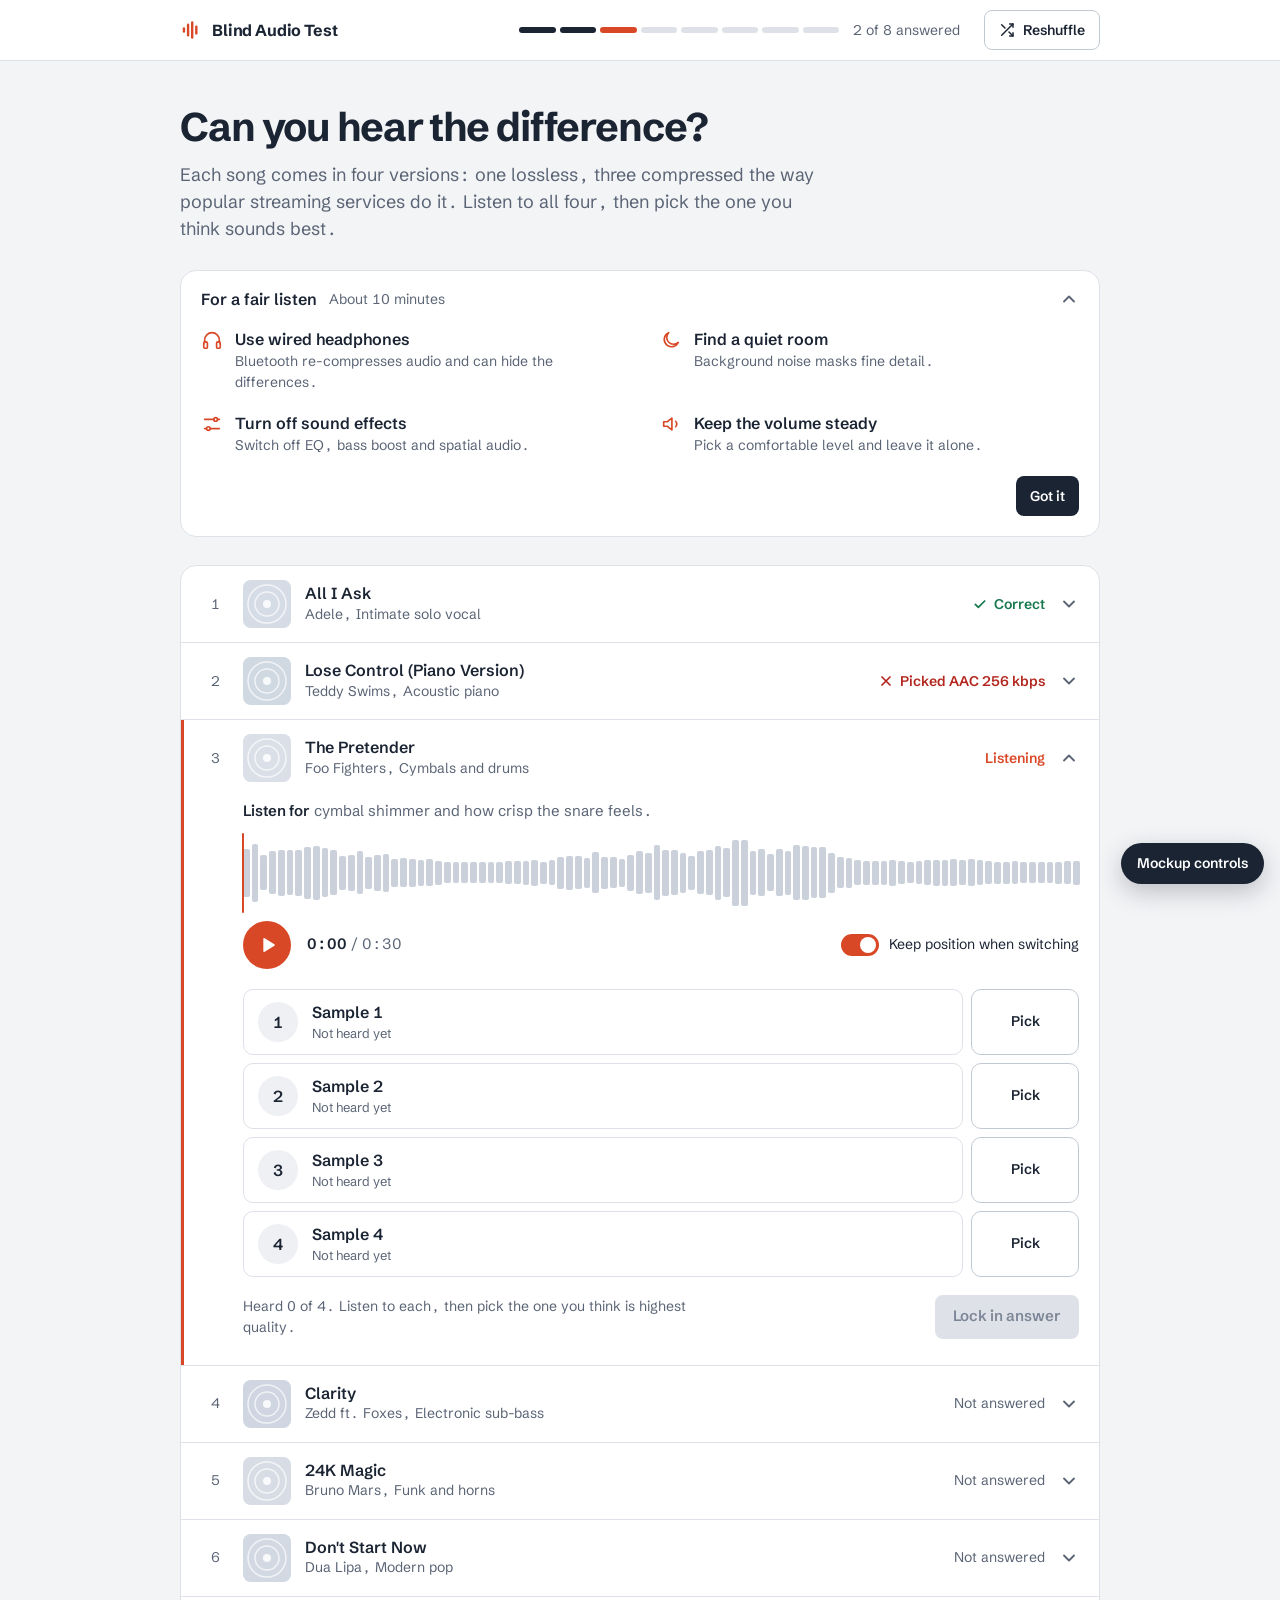
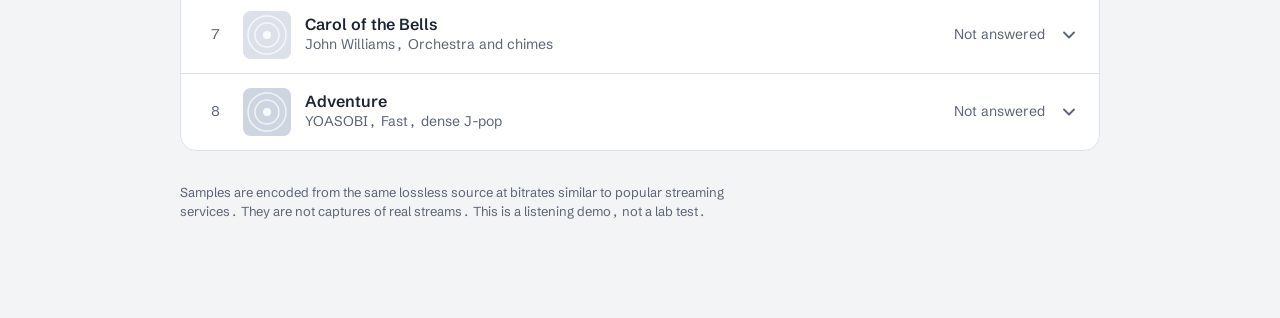
==== commit 6d072e76: "style: switch accent theme to studio hardware vermilion" ====
--- a/blind-audio-test-mockup.html
+++ b/blind-audio-test-mockup.html
@@ -18,9 +18,9 @@
     --line: #DEE2E8;
     --line-strong: #C3C9D3;
     --soft: #EEF0F3;
-    --accent: #2D3FE0;
-    --accent-strong: #2231B8;
-    --accent-soft: #E9ECFD;
+    --accent: #D94826;
+    --accent-strong: #B83515;
+    --accent-soft: #FDF1ED;
     --good: #17794D;
     --good-soft: #E7F4EC;
     --good-ink: #0F5A38;
